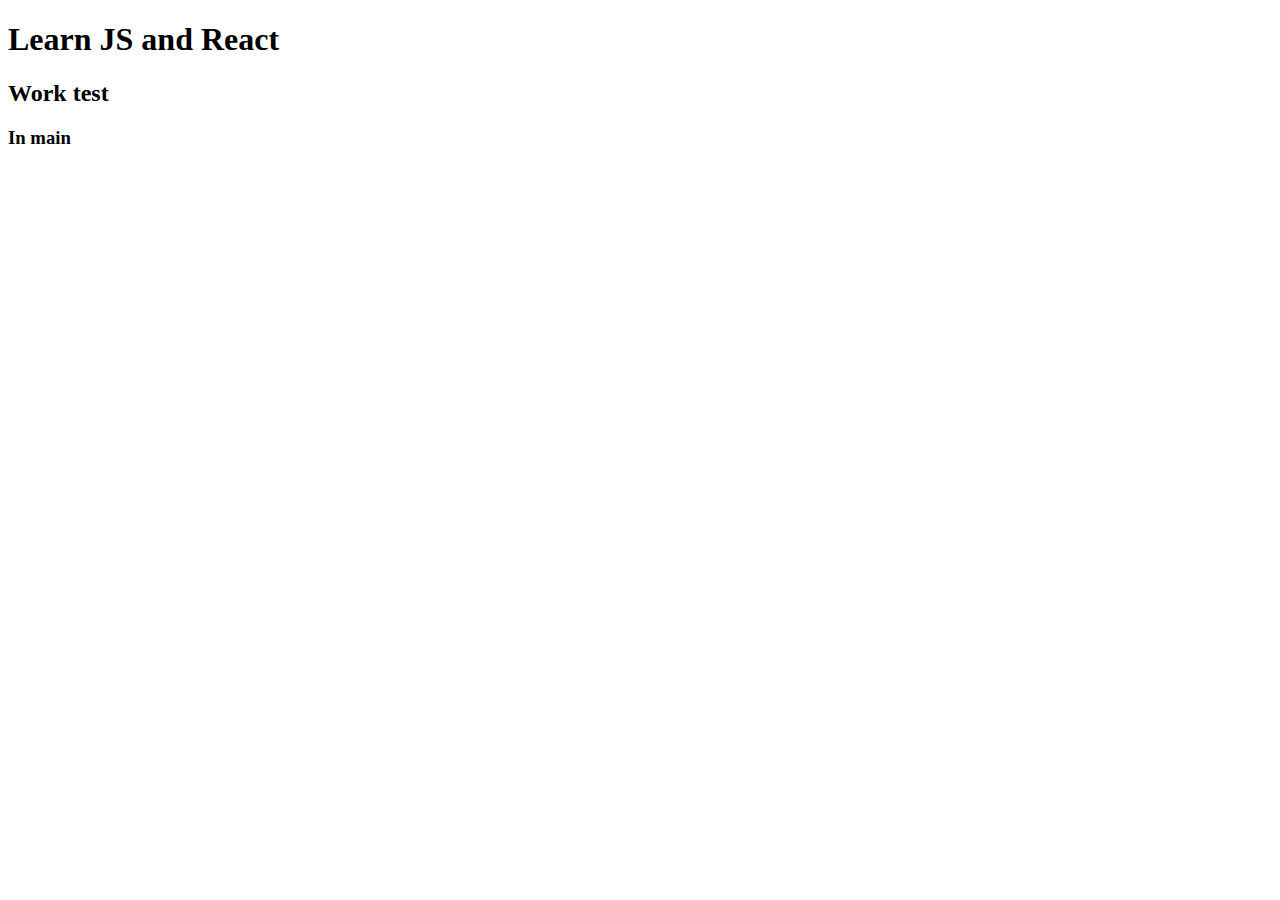
==== Project/index.html @ 7f48d394 "lesson about conditions and correct file tree" ====
<!DOCTYPE html>
<html lang="en">
  <head>
    <meta charset="UTF-8" />
    <meta http-equiv="X-UA-Compatible" content="IE=edge" />
    <meta name="viewport" content="width=device-width, initial-scale=1.0" />
    <title>Document</title>
  </head>

  <body>
    <h1>Learn JS and React</h1>
    <h2>Work test</h2>
    <h3>In main</h3>

    <script src="script.js"></script>
  </body>
</html>
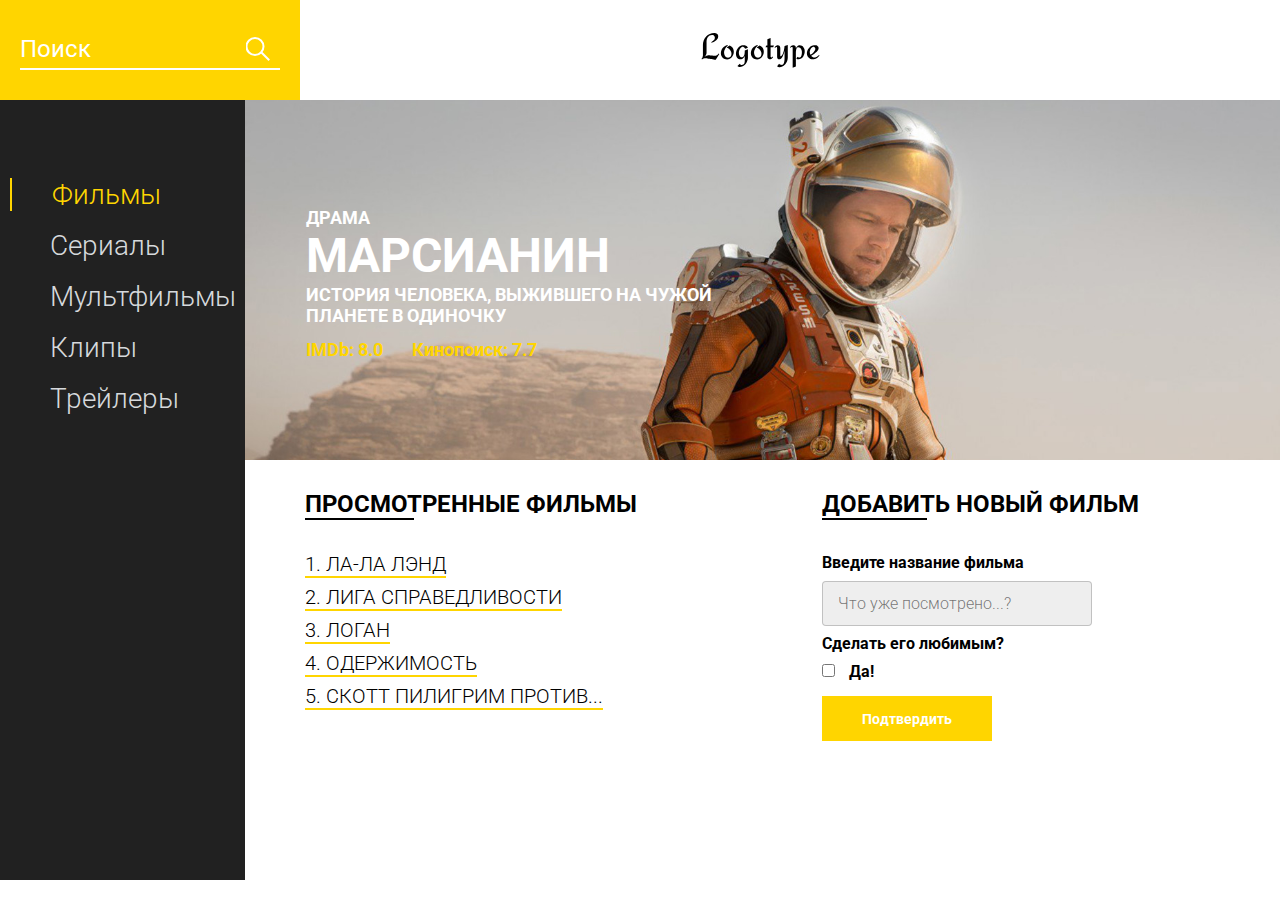
==== commit b74ce69f: "Lesson 030: Create new project" ====
--- a/Project/index.html
+++ b/Project/index.html
@@ -1,17 +1,87 @@
 <!DOCTYPE html>
 <html lang="en">
-  <head>
-    <meta charset="UTF-8" />
-    <meta http-equiv="X-UA-Compatible" content="IE=edge" />
-    <meta name="viewport" content="width=device-width, initial-scale=1.0" />
-    <title>Document</title>
-  </head>
+<head>
+    <meta charset="UTF-8">
+    <meta name="viewport" content="width=device-width, initial-scale=1.0">
+    <title>Movie DB</title>
+    <link href="https://fonts.googleapis.com/css?family=Roboto:300,400,700&display=swap&subset=cyrillic-ext" rel="stylesheet">
+    <link rel="stylesheet" href="css/style.min.css">
+</head>
+<body>
+    <header class="header">
+        <div class="header__search">
+            <form action="#">
+                <input type="text" placeholder="Поиск">
+            </form>
+        </div>
+        <div class="header__logo">
+            <img src="icons/Logotype.svg" alt="logo">
+        </div>
+    </header>
+    <main class="promo">
+        <div class="promo__menu">
+            <nav class="promo__menu-list">
+                <ul>
+                    <li><a class="promo__menu-item promo__menu-item_active" href="#">Фильмы</a></li>
+                    <li><a class="promo__menu-item" href="#">Сериалы</a></li>
+                    <li><a class="promo__menu-item" href="#">Мультфильмы</a></li>
+                    <li><a class="promo__menu-item" href="#">Клипы</a></li>
+                    <li><a class="promo__menu-item" href="#">Трейлеры</a></li>
+                </ul>
+            </nav>
+        </div>
+        <div class="promo__content">
+            <div class="promo__bg">
+                <div class="promo__genre">КОМЕДИЯ</div>
+                <div class="promo__title">МАРСИАНИН</div>
+                <div class="promo__descr">ИСТОРИЯ ЧЕЛОВЕКА, ВЫЖИВШЕГО НА ЧУЖОЙ ПЛАНЕТЕ В ОДИНОЧКУ</div>
+                <div class="promo__ratings">
+                    <span>IMDb: 8.0</span>
+                    <span>Кинопоиск: 7.7</span>
+                </div>
+            </div>
+            <div class="promo__interactive">
+                <div>
+                    <div class="promo__interactive-title">ПРОСМОТРЕННЫЕ ФИЛЬМЫ</div>
+                    <ul class="promo__interactive-list">
+                        <li class="promo__interactive-item">ЛОГАН
+                            <div class="delete"></div>
+                        </li>
+                        <li class="promo__interactive-item">ЛИГА СПРАВЕДЛИВОСТИ
+                            <div class="delete"></div>
+                        </li>
+                        <li class="promo__interactive-item">ЛА-ЛА ЛЭНД
+                            <div class="delete"></div>
+                        </li>
+                        <li class="promo__interactive-item">ОДЕРЖИМОСТЬ
+                            <div class="delete"></div>
+                        </li>
+                        <li class="promo__interactive-item">СКОТТ ПИЛИГРИМ ПРОТИВ...
+                            <div class="delete"></div>
+                        </li>
+                    </ul>
+                </div>
+                <div>
+                    <form class="add">
+                        <div class="promo__interactive-title">ДОБАВИТЬ НОВЫЙ ФИЛЬМ</div>
+                        <span>Введите название фильма</span>
+                        <input class="adding__input" type="text" placeholder="Что уже посмотрено...?">
+                        <span>Сделать его любимым?</span>
+                        <input type="checkbox">
+                        <span class="yes">Да!</span>
+                        <button>Подтвердить</button>
+                    </form>
+                </div>
+            </div>
+        </div>
+        <div class="promo__adv">
+            <div class="promo__adv-title">Реклама от спонсоров</div>
+            <img src="img/content_1.jpg" alt="some picture">
+            <img src="img/content_2.jpg" alt="some picture">
+            <img src="img/content_3.png" alt="some picture">
+        </div>
+    </main>
 
-  <body>
-    <h1>Learn JS and React</h1>
-    <h2>Work test</h2>
-    <h3>In main</h3>
-
-    <script src="script.js"></script>
-  </body>
-</html>
+    <script src="js/script.js"></script>
+</body>
+</html>--- a/Project/css/style.min.css
+++ b/Project/css/style.min.css
@@ -0,0 +1,311 @@
+* {
+  -webkit-box-sizing: border-box;
+  box-sizing: border-box;
+  margin: 0;
+  padding: 0;
+  font-family: 'Roboto', sans-serif;
+}
+.header {
+  display: -webkit-box;
+  display: -ms-flexbox;
+  display: flex;
+  height: 100px;
+}
+.header__search {
+  display: -webkit-box;
+  display: -ms-flexbox;
+  display: flex;
+  -webkit-box-pack: center;
+  -ms-flex-pack: center;
+  justify-content: center;
+  -webkit-box-align: center;
+  -ms-flex-align: center;
+  align-items: center;
+  height: 100%;
+  width: 300px;
+  background: #ffd500;
+}
+.header__search form {
+  position: relative;
+  width: 260px;
+  height: 30px;
+}
+.header__search form input {
+  width: 100%;
+  border: none;
+  border-bottom: 2px solid #fff;
+  background-color: transparent;
+  color: #fff;
+  font-size: 24px;
+  line-height: 28px;
+  padding-bottom: 5px;
+  outline: none;
+}
+.header__search form input::-webkit-input-placeholder {
+  color: #fff;
+}
+.header__search form input:-ms-input-placeholder {
+  color: #fff;
+}
+.header__search form input::-ms-input-placeholder {
+  color: #fff;
+}
+.header__search form input::placeholder {
+  color: #fff;
+}
+.header__search form:after {
+  content: '';
+  display: block;
+  position: absolute;
+  top: 2px;
+  right: 10px;
+  background: url('../icons/search.svg') center center/cover no-repeat;
+  width: 24px;
+  height: 24px;
+}
+.header__logo {
+  display: -webkit-box;
+  display: -ms-flexbox;
+  display: flex;
+  -webkit-box-pack: center;
+  -ms-flex-pack: center;
+  justify-content: center;
+  -webkit-box-align: center;
+  -ms-flex-align: center;
+  align-items: center;
+  height: 100%;
+  width: calc(100% - 360px);
+}
+.promo {
+  height: 780px;
+  display: -webkit-box;
+  display: -ms-flexbox;
+  display: flex;
+}
+.promo__menu {
+  width: 300px;
+  height: 100%;
+  background: #212121;
+  padding: 60px 0 0 10px;
+}
+.promo__menu-item {
+  display: block;
+  font-size: 28px;
+  line-height: 33px;
+  color: #d6d9dc;
+  text-decoration: none;
+  font-weight: 300;
+  padding-left: 40px;
+  margin-top: 18px;
+}
+.promo__menu-item:hover {
+  color: #ffd500;
+}
+.promo__menu-item_active {
+  border-left: 2px solid #ffd500;
+  color: #ffd500;
+}
+.promo__content {
+  width: 100%;
+}
+.promo__bg {
+  height: 360px;
+  background: url('../img/mars.webp') center center/cover no-repeat;
+  background-position: top;
+  padding: 107px 0 0 61px;
+}
+.promo__genre {
+  font-weight: bold;
+  font-size: 18px;
+  line-height: 21px;
+  color: #ffffff;
+  text-transform: uppercase;
+}
+.promo__title {
+  font-weight: bold;
+  font-size: 48px;
+  line-height: 56px;
+  color: #ffffff;
+  text-transform: uppercase;
+}
+.promo__descr {
+  width: 481px;
+  font-weight: bold;
+  font-size: 18px;
+  line-height: 21px;
+  color: #ffffff;
+  text-transform: uppercase;
+}
+.promo__ratings {
+  margin-top: 13px;
+}
+.promo__ratings span {
+  font-weight: bold;
+  font-size: 18px;
+  line-height: 21px;
+  color: #ffd500;
+  margin-right: 25px;
+}
+.promo__interactive {
+  display: -webkit-box;
+  display: -ms-flexbox;
+  display: flex;
+}
+.promo__interactive > div {
+  width: 50%;
+  padding: 30px 0 0 60px;
+}
+.promo__interactive-title {
+  display: inline-block;
+  font-weight: bold;
+  font-size: 24px;
+  line-height: 28px;
+  color: #000000;
+}
+.promo__interactive-title:after {
+  content: '';
+  display: block;
+  width: 33%;
+  height: 2px;
+  background-color: #000;
+}
+.promo__interactive-list {
+  list-style-type: none;
+  margin-top: 35px;
+  display: -webkit-box;
+  display: -ms-flexbox;
+  display: flex;
+  -webkit-box-orient: vertical;
+  -webkit-box-direction: normal;
+  -ms-flex-direction: column;
+  flex-direction: column;
+  -webkit-box-align: start;
+  -ms-flex-align: start;
+  align-items: flex-start;
+}
+.promo__interactive-item {
+  display: inline-block;
+  position: relative;
+  font-weight: 300;
+  font-size: 20px;
+  line-height: 18px;
+  color: #000000;
+  margin-bottom: 15px;
+  padding-right: 40px;
+  text-transform: uppercase;
+}
+.promo__interactive-item span {
+  display: block;
+  position: absolute;
+  left: -30px;
+  top: 50%;
+  -webkit-transform: translateY(-50%);
+  transform: translateY(-50%);
+  width: 20px;
+  height: 20px;
+  background: url('../icons/Star.svg') center center/cover no-repeat;
+}
+.promo__interactive-item:before {
+  content: '';
+  position: absolute;
+  bottom: -5px;
+  display: block;
+  width: calc(100% - 40px);
+  height: 2px;
+  background-color: #ffd500;
+}
+.promo__interactive-item:hover .delete {
+  content: '';
+  display: block;
+  position: absolute;
+  right: 0px;
+  top: 50%;
+  -webkit-transform: translateY(-50%);
+  transform: translateY(-50%);
+  width: 20px;
+  height: 20px;
+  background: url('../icons/trash.png') center center/cover no-repeat;
+  cursor: pointer;
+}
+.promo__interactive .add .promo__interactive-title {
+  margin-bottom: 25px;
+}
+.promo__interactive .add span {
+  display: block;
+  margin: 10px 0;
+  font-weight: bold;
+  font-size: 16px;
+  line-height: 16px;
+  color: #000000;
+}
+.promo__interactive .add .yes {
+  display: inline;
+  margin-left: 10px;
+}
+.promo__interactive .add input[type='text'] {
+  width: 270px;
+  height: 45px;
+  line-height: 50px;
+  font-size: 16px;
+  background: rgba(196, 196, 196, 0.29);
+  border: 1px solid rgba(0, 0, 0, 0.19);
+  padding: 0 15px;
+  outline: none;
+  border-radius: 4px;
+}
+.promo__interactive .add input[type='text']::-webkit-input-placeholder {
+  font-weight: 300;
+  font-size: 16px;
+  color: rgba(0, 0, 0, 0.53);
+}
+.promo__interactive .add input[type='text']:-ms-input-placeholder {
+  font-weight: 300;
+  font-size: 16px;
+  color: rgba(0, 0, 0, 0.53);
+}
+.promo__interactive .add input[type='text']::-ms-input-placeholder {
+  font-weight: 300;
+  font-size: 16px;
+  color: rgba(0, 0, 0, 0.53);
+}
+.promo__interactive .add input[type='text']::placeholder {
+  font-weight: 300;
+  font-size: 16px;
+  color: rgba(0, 0, 0, 0.53);
+}
+.promo__interactive .add button {
+  display: block;
+  margin-top: 15px;
+  width: 170px;
+  height: 45px;
+  background: #ffd500;
+  font-weight: bold;
+  font-size: 14px;
+  line-height: 14px;
+  color: #ffffff;
+  border: none;
+  outline: none;
+  cursor: pointer;
+}
+.promo__interactive .add button:active {
+  -webkit-transform: scale(0.95);
+  transform: scale(0.95);
+}
+.promo__adv {
+  background: #212121;
+  width: 300px;
+  height: 100%;
+}
+.promo__adv-title {
+  font-weight: bold;
+  font-size: 18px;
+  line-height: 21px;
+  color: #ffd500;
+  margin: 20px 0;
+  text-align: center;
+}
+.promo__adv img {
+  width: 100%;
+  margin-bottom: 10px;
+}
+/*# sourceMappingURL=style.min.css.map */
